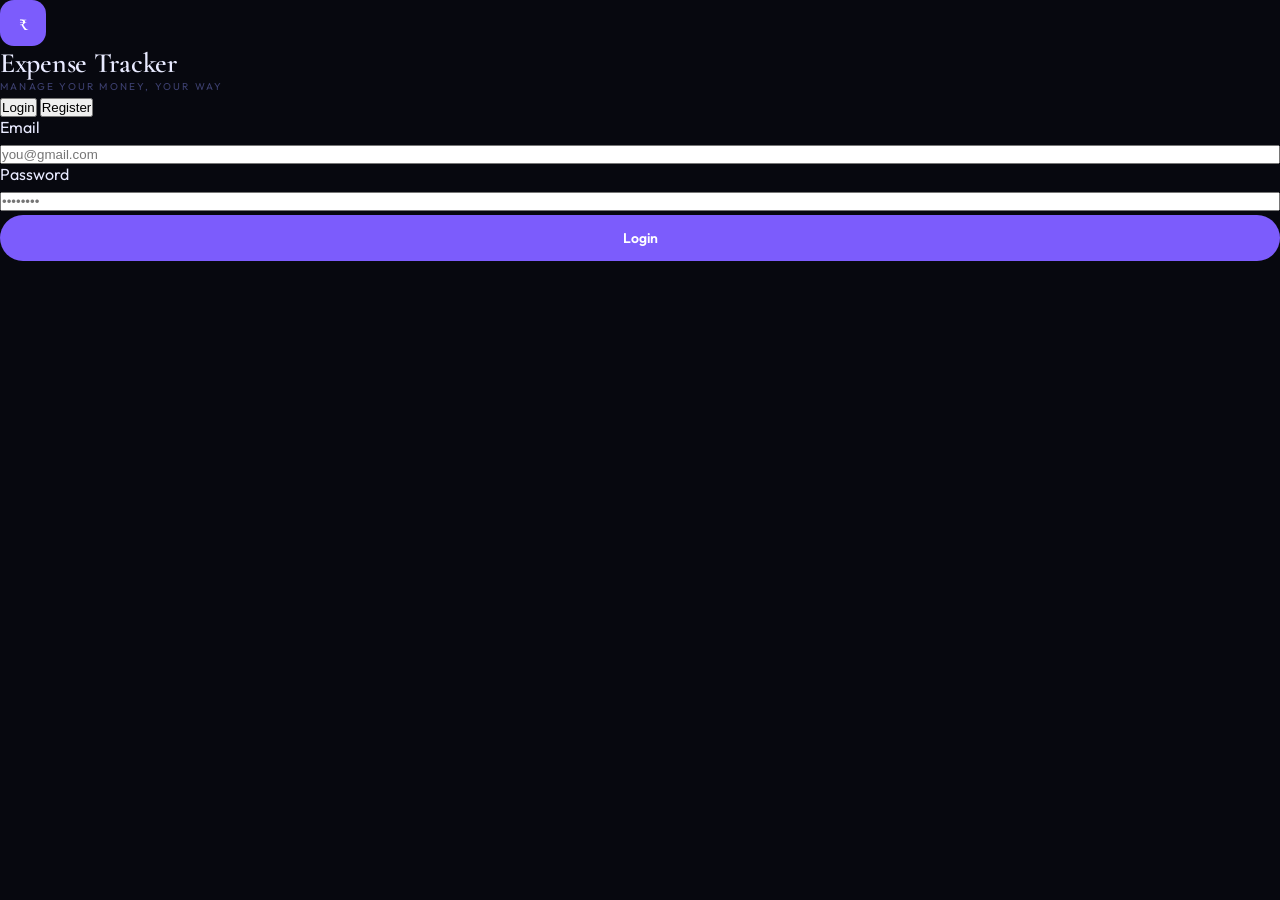
==== frontend/auth.html @ e17f2a2e "Added spring securtiy and jwt authentication" ====
<!DOCTYPE html>
<html lang="en">
<head>
    <meta charset="UTF-8">
    <meta name="viewport" content="width=device-width, initial-scale=1.0">
    <title>Login | Expense Tracker</title>
    <link rel="stylesheet" href="style.css">
</head>
<body>

    <div class="auth-wrapper">
        <div class="auth-box">

            <div class="auth-header">
                <span class="logo">₹</span>
                <h1>Expense Tracker</h1>
                <p class="header-sub">Manage your money, your way</p>
            </div>

            <!-- Tabs -->
            <div class="auth-tabs">
                <button class="tab-btn active" id="loginTab" onclick="switchTab('login')">Login</button>
                <button class="tab-btn" id="registerTab" onclick="switchTab('register')">Register</button>
            </div>

            <!-- Login Form -->
            <form id="loginForm">
                <div class="field">
                    <label>Email</label>
                    <input type="email" id="loginEmail" placeholder="you@gmail.com" required />
                </div>
                <div class="field">
                    <label>Password</label>
                    <input type="password" id="loginPassword" placeholder="••••••••" required />
                </div>
                <button type="submit" class="submit-btn">Login</button>
                <p id="loginMsg" class="msg"></p>
            </form>

            <!-- Register Form -->
            <form id="registerForm" style="display:none;">
                <div class="field">
                    <label>Name</label>
                    <input type="text" id="registerName" placeholder="Kishore" required />
                </div>
                <div class="field">
                    <label>Email</label>
                    <input type="email" id="registerEmail" placeholder="you@gmail.com" required />
                </div>
                <div class="field">
                    <label>Password</label>
                    <input type="password" id="registerPassword" placeholder="••••••••" required />
                </div>
                <button type="submit" class="submit-btn">Register</button>
                <p id="registerMsg" class="msg"></p>
            </form>

        </div>
    </div>

    <script src="auth.js"></script>
</body>
</html>
---- frontend/style.css ----
@import url('https://fonts.googleapis.com/css2?family=Outfit:wght@300;400;500;600;700&family=Cormorant+Garamond:ital,wght@0,400;0,600;1,400;1,600&display=swap');

*, *::before, *::after { box-sizing: border-box; margin: 0; padding: 0; }

:root {
    --bg:           #07080f;
    --card:         #0e1020;
    --card2:        #131528;
    --border:       #1c1f35;
    --border-strong:#272b48;
    --purple:       #7c5cfc;
    --purple-soft:  #a78bfa;
    --text:         #e8eaff;
    --text-mid:     #8b90c0;
    --text-dim:     #3d4070;
    --danger:       #ff6b9d;
}

body {
    background: var(--bg);
    font-family: 'Outfit', sans-serif;
    color: var(--text);
    min-height: 100vh;
}

/* ── Header ── */
header {
    position: sticky;
    top: 0;
    z-index: 50;
    background: rgba(7, 8, 15, 0.9);
    backdrop-filter: blur(20px);
    -webkit-backdrop-filter: blur(20px);
    border-bottom: 1px solid var(--border);
    padding: 16px 20px;
}

.header-inner {
    max-width: 720px;
    margin: 0 auto;
    display: flex;
    align-items: center;
    justify-content: space-between;
}

.header-left { display: flex; align-items: center; gap: 16px; }

.logo {
    width: 46px;
    height: 46px;
    background: var(--purple);
    border-radius: 14px;
    display: flex;
    align-items: center;
    justify-content: center;
    font-family: 'Cormorant Garamond', serif;
    font-size: 22px;
    font-weight: 600;
    color: #fff;
    flex-shrink: 0;
}

.header-sub {
    font-size: 10px;
    letter-spacing: 0.22em;
    text-transform: uppercase;
    color: var(--text-dim);
    margin-bottom: 3px;
}

h1 {
    font-family: 'Cormorant Garamond', serif;
    font-size: 28px;
    font-weight: 600;
    color: var(--text);
    letter-spacing: -0.01em;
}

/* ── Add button ── */
#openModal {
    display: flex;
    align-items: center;
    gap: 8px;
    background: var(--purple);
    border: none;
    border-radius: 999px;
    color: #fff;
    font-family: 'Outfit', sans-serif;
    font-size: 13px;
    font-weight: 600;
    padding: 11px 22px;
    cursor: pointer;
    transition: opacity 0.2s, transform 0.15s;
}

#openModal:hover { opacity: 0.88; transform: translateY(-1px); }
#openModal:active { transform: scale(0.97); }
.btn-icon { font-size: 17px; line-height: 1; }

/* ── Main ── */
main {
    max-width: 720px;
    margin: 0 auto;
    padding: 36px 20px 80px;
}

/* ── Total card ── */
#totalExpense {
    display: flex;
    justify-content: space-between;
    align-items: center;
    padding: 28px 32px;
    background: var(--card);
    border: 1px solid var(--border-strong);
    border-radius: 22px;
    margin-bottom: 14px;
}

.total-left { display: flex; flex-direction: column; gap: 8px; }

.total-label {
    font-size: 10px;
    font-weight: 500;
    letter-spacing: 0.24em;
    text-transform: uppercase;
    color: var(--text-dim);
}

.total-amount {
    font-family: 'Cormorant Garamond', serif;
    font-size: 56px;
    font-weight: 600;
    color: var(--text);
    letter-spacing: -0.02em;
    line-height: 1;
}

.total-icon {
    width: 54px;
    height: 54px;
    background: var(--card2);
    border: 1px solid var(--border-strong);
    border-radius: 16px;
    display: flex;
    align-items: center;
    justify-content: center;
    font-size: 22px;
    color: var(--text-mid);
}

/* ── Month Nav ── */
#monthNav {
    display: flex;
    align-items: center;
    justify-content: space-between;
    padding: 14px 22px;
    background: var(--card);
    border: 1px solid var(--border);
    border-radius: 18px;
    margin-bottom: 22px;
}

#monthLabel {
    font-family: 'Cormorant Garamond', serif;
    font-size: 20px;
    font-weight: 400;
    color: var(--text);
    letter-spacing: -0.01em;
}

.month-nav-btns { display: flex; gap: 8px; }

#prevMonth, #nextMonth {
    width: 36px;
    height: 36px;
    background: var(--card2);
    border: 1px solid var(--border-strong);
    border-radius: 10px;
    color: var(--text-mid);
    font-size: 15px;
    cursor: pointer;
    display: flex;
    align-items: center;
    justify-content: center;
    transition: background 0.15s, color 0.15s, transform 0.15s;
}

#prevMonth:hover, #nextMonth:hover {
    background: var(--purple);
    border-color: var(--purple);
    color: #fff;
    transform: translateY(-1px);
}

/* ── Container ── */
#expenseContainer {
    display: flex;
    flex-direction: column;
    gap: 12px;
}

/* ── Date card ── */
.dateDiv {
    background: var(--card);
    border: 1px solid var(--border);
    border-radius: 20px;
    overflow: hidden;
    transition: border-color 0.2s, transform 0.2s;
}

.dateDiv:hover {
    border-color: var(--border-strong);
    transform: translateY(-2px);
}

.date-header {
    display: flex;
    justify-content: space-between;
    align-items: center;
    padding: 12px 22px;
    background: var(--card2);
    border-bottom: 1px solid var(--border);
}

.dateDiv h3 {
    font-family: 'Cormorant Garamond', serif;
    font-size: 15px;
    font-weight: 400;
    color: var(--text-mid);
    margin: 0;
}

.date-total {
    font-family: 'Cormorant Garamond', serif;
    font-size: 17px;
    font-weight: 600;
    color: var(--danger);
}

.dateDiv ul { list-style: none; display: flex; flex-direction: column; }

.dateDiv ul li {
    position: relative;
    display: flex;
    justify-content: space-between;
    align-items: center;
    font-size: 14px;
    font-weight: 400;
    padding: 15px 22px;
    color: var(--text-mid);
    border-bottom: 1px solid var(--border);
    transition: background 0.15s, color 0.15s, padding-left 0.2s;
    cursor: pointer;
    overflow: hidden;
}

.dateDiv ul li::before {
    content: '';
    position: absolute;
    left: 0; top: 0;
    width: 3px; height: 100%;
    background: var(--purple);
    opacity: 0;
    transition: opacity 0.2s;
}

.dateDiv ul li:last-child { border-bottom: none; }

.dateDiv ul li:hover {
    background: var(--card2);
    color: var(--text);
    padding-left: 26px;
}

.dateDiv ul li:hover::before { opacity: 1; }

.li-amount {
    font-family: 'Cormorant Garamond', serif;
    font-size: 17px;
    font-weight: 600;
    color: var(--danger);
    flex-shrink: 0;
    margin-left: 16px;
}

/* ── Overlay ── */
.overlay {
    display: none;
    position: fixed;
    inset: 0;
    background: rgba(4, 5, 10, 0.88);
    backdrop-filter: blur(12px);
    -webkit-backdrop-filter: blur(12px);
    z-index: 100;
    align-items: center;
    justify-content: center;
    padding: 20px;
}

.overlay.show { display: flex; }

/* ── Modal box ── */
.modal-box {
    background: var(--card);
    border: 1px solid var(--border-strong);
    border-radius: 26px;
    padding: 32px;
    width: 100%;
    max-width: 440px;
    display: flex;
    flex-direction: column;
    gap: 22px;
    animation: modalPop 0.25s ease;
}

@keyframes modalPop {
    from { opacity: 0; transform: scale(0.94) translateY(16px); }
    to   { opacity: 1; transform: scale(1) translateY(0); }
}

.modal-header {
    display: flex;
    align-items: center;
    justify-content: space-between;
}

.modal-title-group { display: flex; align-items: center; gap: 14px; }

.modal-icon {
    width: 42px;
    height: 42px;
    background: var(--purple);
    border-radius: 13px;
    display: flex;
    align-items: center;
    justify-content: center;
    font-size: 18px;
    color: #fff;
}

.modal-box h2 {
    font-family: 'Cormorant Garamond', serif;
    font-size: 24px;
    font-weight: 600;
    color: var(--text);
}

/* ── Close button ── */
.close-btn {
    width: 38px;
    height: 38px;
    background: var(--card2);
    border: 1px solid var(--border-strong);
    border-radius: 12px;
    color: var(--text-mid);
    font-size: 14px;
    cursor: pointer;
    display: flex;
    align-items: center;
    justify-content: center;
    transition: all 0.2s;
    flex-shrink: 0;
}

.close-btn:hover {
    background: var(--border-strong);
    color: var(--text);
    transform: rotate(90deg);
}

/* ── Form ── */
#expenseForm { display: flex; flex-direction: column; gap: 16px; }

.field { display: flex; flex-direction: column; gap: 8px; }

.modal-box label {
    font-size: 10px;
    font-weight: 500;
    letter-spacing: 0.2em;
    text-transform: uppercase;
    color: var(--text-dim);
}

.modal-box input {
    width: 100%;
    background: var(--card2);
    border: 1px solid var(--border);
    border-radius: 14px;
    color: var(--text);
    font-family: 'Outfit', sans-serif;
    font-size: 15px;
    font-weight: 300;
    padding: 14px 18px;
    outline: none;
    transition: border-color 0.2s, box-shadow 0.2s;
}

.modal-box input::placeholder { color: var(--text-dim); }

.modal-box input:focus {
    border-color: var(--purple);
    box-shadow: 0 0 0 3px rgba(124, 92, 252, 0.15);
}

.modal-box input[type="date"]::-webkit-calendar-picker-indicator {
    filter: invert(0.5) sepia(1) hue-rotate(220deg);
    cursor: pointer;
}

/* ── Submit button ── */
.submit-btn {
    width: 100%;
    padding: 14px;
    background: var(--purple);
    border: none;
    border-radius: 999px;
    color: #fff;
    font-family: 'Outfit', sans-serif;
    font-size: 14px;
    font-weight: 600;
    cursor: pointer;
    margin-top: 4px;
    transition: opacity 0.2s, transform 0.15s;
}

.submit-btn:hover { opacity: 0.88; transform: translateY(-1px); }
.submit-btn:active { transform: scale(0.98); }

/* ── Status msg ── */
#msg {
    font-size: 13px;
    text-align: center;
    min-height: 18px;
    color: var(--text-dim);
    font-style: italic;
}

#msg.success { color: var(--purple-soft); }
#msg.error   { color: var(--danger); }

/* ── Detail id ── */
#detail-id { display: none; }

/* ── Edit / Delete ── */
#editExpense {
    flex: 1; padding: 13px;
    background: var(--purple);
    border: none; border-radius: 999px;
    color: #fff; font-family: 'Outfit', sans-serif;
    font-size: 13px; font-weight: 600;
    cursor: pointer; transition: opacity 0.2s;
}
#editExpense:hover { opacity: 0.85; }

#deleteExpense {
    flex: 1; padding: 13px;
    background: transparent;
    border: 1px solid rgba(255, 107, 157, 0.4);
    border-radius: 999px;
    color: var(--danger); font-family: 'Outfit', sans-serif;
    font-size: 13px; font-weight: 600;
    cursor: pointer; transition: background 0.2s;
}
#deleteExpense:hover { background: rgba(255, 107, 157, 0.08); }

/* ── Confirm delete ── */
#cancelDelete {
    flex: 1; padding: 13px;
    background: transparent;
    border: 1px solid var(--border-strong);
    border-radius: 999px;
    color: var(--text-mid); font-family: 'Outfit', sans-serif;
    font-size: 13px; font-weight: 500;
    cursor: pointer; transition: background 0.2s;
}
#cancelDelete:hover { background: var(--card2); }

#confirmDelete {
    flex: 1; padding: 13px;
    background: var(--danger);
    border: none; border-radius: 999px;
    color: #fff; font-family: 'Outfit', sans-serif;
    font-size: 13px; font-weight: 600;
    cursor: pointer; transition: opacity 0.2s;
}
#confirmDelete:hover { opacity: 0.85; }

/* ── Mobile ── */
@media (max-width: 520px) {
    header { padding: 14px 14px; }
    main { padding: 24px 14px 72px; }
    h1 { font-size: 22px; }
    .total-amount { font-size: 40px; }
    .modal-box { padding: 24px 18px; }
    #ope
    
    /* Auth page */
.auth-wrapper {
    min-height: 100vh;
    display: flex;
    align-items: center;
    justify-content: center;
    padding: 24px;
}

.auth-box {
    background: var(--card);
    border-radius: 20px;
    padding: 40px 32px;
    width: 100%;
    max-width: 420px;
    box-shadow: 0 8px 32px rgba(0,0,0,0.2);
}

.auth-header {
    text-align: center;
    margin-bottom: 28px;
}

.auth-header .logo {
    font-size: 40px;
}

.auth-tabs {
    display: flex;
    gap: 8px;
    margin-bottom: 24px;
    background: var(--bg);
    border-radius: 12px;
    padding: 4px;
}

.tab-btn {
    flex: 1;
    padding: 10px;
    border: none;
    border-radius: 10px;
    background: transparent;
    color: var(--text-mid);
    font-size: 14px;
    cursor: pointer;
    transition: all 0.2s;
}

.tab-btn.active {
    background: var(--card);
    color: var(--text);
    font-weight: 600;
    box-shadow: 0 2px 8px rgba(0,0,0,0.15);
}

.msg {
    margin-top: 10px;
    font-size: 13px;
    text-align: center;
}nModal span:last-child { display: none; }
}
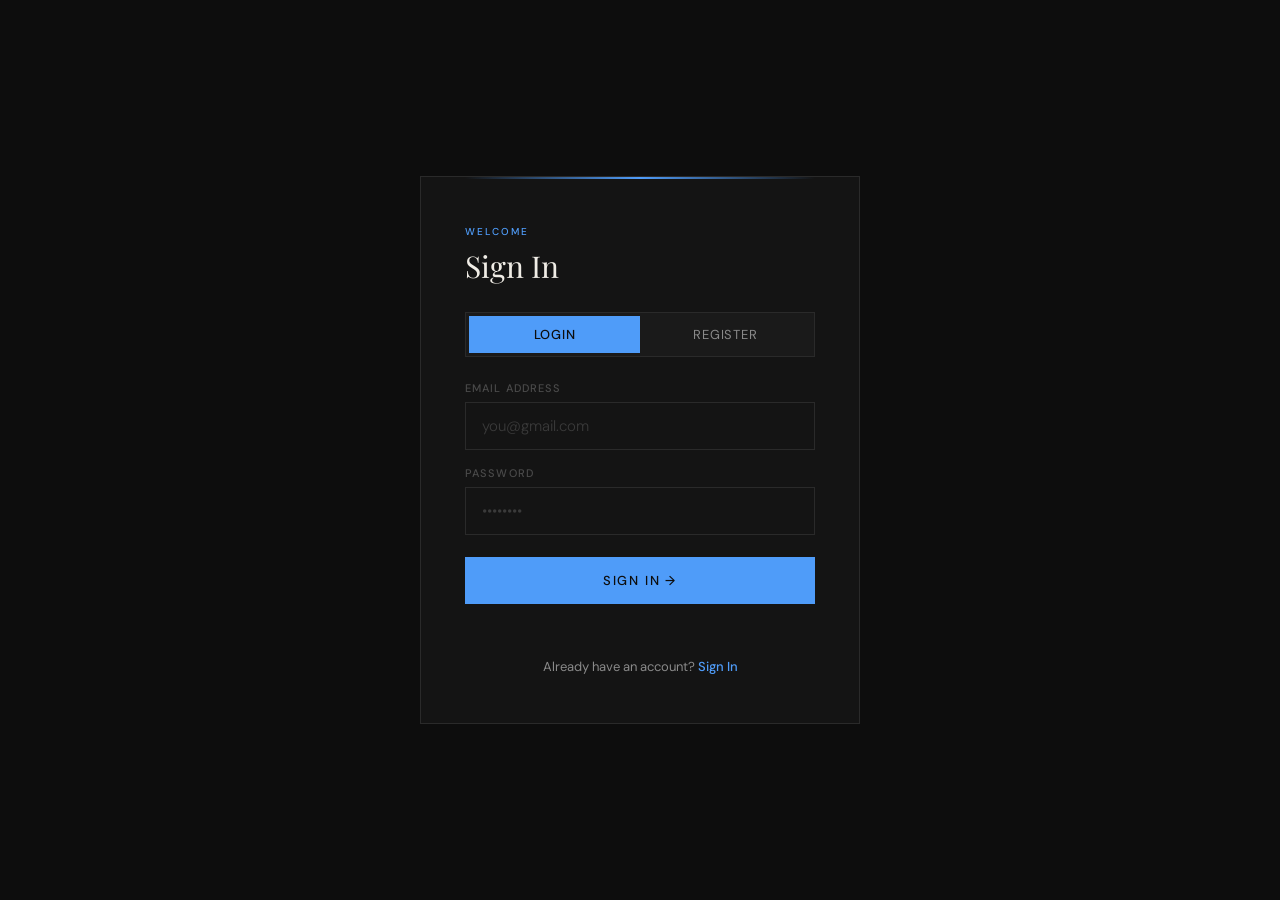
==== commit 1222ce17: "update UI" ====
--- a/frontend/auth.html
+++ b/frontend/auth.html
@@ -3,7 +3,7 @@
 <head>
     <meta charset="UTF-8">
     <meta name="viewport" content="width=device-width, initial-scale=1.0">
-    <title>Login | Expense Tracker</title>
+    <title>Sign In | Expense Tracker</title>
     <link rel="stylesheet" href="style.css">
 </head>
 <body>
@@ -12,9 +12,8 @@
         <div class="auth-box">
 
             <div class="auth-header">
-                <span class="logo">₹</span>
-                <h1>Expense Tracker</h1>
-                <p class="header-sub">Manage your money, your way</p>
+                <p class="auth-welcome">Welcome</p>
+                <h2 id="authTitle">Sign In</h2>
             </div>
 
             <!-- Tabs -->
@@ -24,36 +23,45 @@
             </div>
 
             <!-- Login Form -->
-            <form id="loginForm">
-                <div class="field">
-                    <label>Email</label>
+            <form class="auth-form" id="loginForm">
+                <div class="auth-field">
+                    <label>Email Address</label>
                     <input type="email" id="loginEmail" placeholder="you@gmail.com" required />
                 </div>
-                <div class="field">
+                <div class="auth-field">
                     <label>Password</label>
                     <input type="password" id="loginPassword" placeholder="••••••••" required />
                 </div>
-                <button type="submit" class="submit-btn">Login</button>
-                <p id="loginMsg" class="msg"></p>
+                <button type="submit" class="auth-btn">Sign In →</button>
+                <p id="loginMsg" class="auth-msg"></p>
             </form>
 
             <!-- Register Form -->
-            <form id="registerForm" style="display:none;">
-                <div class="field">
-                    <label>Name</label>
+            <form class="auth-form" id="registerForm" style="display:none;">
+                <div class="auth-field">
+                    <label>Full Name</label>
                     <input type="text" id="registerName" placeholder="Kishore" required />
                 </div>
-                <div class="field">
-                    <label>Email</label>
+                <div class="auth-field">
+                    <label>Email Address</label>
                     <input type="email" id="registerEmail" placeholder="you@gmail.com" required />
                 </div>
-                <div class="field">
+                <div class="auth-field">
                     <label>Password</label>
                     <input type="password" id="registerPassword" placeholder="••••••••" required />
                 </div>
-                <button type="submit" class="submit-btn">Register</button>
-                <p id="registerMsg" class="msg"></p>
+                <div class="auth-field">
+                    <label>Re-enter Password</label>
+                    <input type="password" id="registerPassword2" placeholder="••••••••" required />
+                </div>
+                <button type="submit" class="auth-btn">Register →</button>
+                <p id="registerMsg" class="auth-msg"></p>
             </form>
+
+            <!-- Switch link -->
+            <p class="auth-switch" id="authSwitch">
+                Already have an account? <a onclick="switchTab('login')">Sign In</a>
+            </p>
 
         </div>
     </div>
--- a/frontend/style.css
+++ b/frontend/style.css
@@ -1,34 +1,228 @@
-@import url('https://fonts.googleapis.com/css2?family=Outfit:wght@300;400;500;600;700&family=Cormorant+Garamond:ital,wght@0,400;0,600;1,400;1,600&display=swap');
+@import url('https://fonts.googleapis.com/css2?family=Playfair+Display:wght@400;700&family=DM+Sans:wght@300;400;500&display=swap');
 
 *, *::before, *::after { box-sizing: border-box; margin: 0; padding: 0; }
 
 :root {
-    --bg:           #07080f;
-    --card:         #0e1020;
-    --card2:        #131528;
-    --border:       #1c1f35;
-    --border-strong:#272b48;
-    --purple:       #7c5cfc;
-    --purple-soft:  #a78bfa;
-    --text:         #e8eaff;
-    --text-mid:     #8b90c0;
-    --text-dim:     #3d4070;
-    --danger:       #ff6b9d;
+    --bg:           #0d0d0d;
+    --card:         #141414;
+    --card2:        #1a1a1a;
+    --border:       #2a2a2a;
+    --border-strong:#3a3a3a;
+    --accent:       #4f9cf9;
+    --accent-dim:   rgba(79, 156, 249, 0.10);
+    --text:         #f0ede6;
+    --text-mid:     #8a8a8a;
+    --text-dim:     #4a4a4a;
+    --danger:       #e05c5c;
+    --success:      #5cb85c;
 }
 
 body {
     background: var(--bg);
-    font-family: 'Outfit', sans-serif;
+    font-family: 'DM Sans', sans-serif;
     color: var(--text);
     min-height: 100vh;
 }
 
-/* ── Header ── */
+/* ══════════════════════════════
+   AUTH PAGE
+══════════════════════════════ */
+.auth-wrapper {
+    min-height: 100vh;
+    display: flex;
+    align-items: center;
+    justify-content: center;
+    padding: 24px;
+    background: var(--bg);
+}
+
+.auth-box {
+    background: var(--card);
+    border: 1px solid var(--border);
+    padding: clamp(28px, 6vw, 48px) clamp(20px, 6vw, 44px);
+    width: 100%;
+    max-width: 440px;
+    position: relative;
+    animation: rise 0.6s cubic-bezier(.22, .68, 0, 1.2) both;
+}
+
+.auth-box::before {
+    content: '';
+    position: absolute;
+    top: 0;
+    left: clamp(20px, 6vw, 44px);
+    right: clamp(20px, 6vw, 44px);
+    height: 2px;
+    background: linear-gradient(90deg, transparent, var(--accent), transparent);
+}
+
+@keyframes rise {
+    from { opacity: 0; transform: translateY(24px); }
+    to   { opacity: 1; transform: translateY(0); }
+}
+
+.auth-header {
+    margin-bottom: 28px;
+}
+
+.auth-welcome {
+    font-size: 10px;
+    font-weight: 500;
+    letter-spacing: 0.22em;
+    text-transform: uppercase;
+    color: var(--accent);
+    margin-bottom: 10px;
+}
+
+.auth-header h2 {
+    font-family: 'Playfair Display', serif;
+    font-size: clamp(22px, 5vw, 30px);
+    font-weight: 400;
+    color: var(--text);
+    line-height: 1.2;
+}
+
+/* ── Tabs ── */
+.auth-tabs {
+    display: flex;
+    gap: 0;
+    margin-bottom: 24px;
+    background: var(--card2);
+    border: 1px solid var(--border);
+    padding: 3px;
+}
+
+.tab-btn {
+    flex: 1;
+    padding: 10px;
+    border: none;
+    background: transparent;
+    color: var(--text-mid);
+    font-family: 'DM Sans', sans-serif;
+    font-size: 13px;
+    font-weight: 400;
+    letter-spacing: 0.06em;
+    text-transform: uppercase;
+    cursor: pointer;
+    transition: all 0.2s;
+}
+
+.tab-btn.active {
+    background: var(--accent);
+    color: #0d0d0d;
+    font-weight: 500;
+}
+
+/* ── Auth form fields ── */
+.auth-form {
+    display: flex;
+    flex-direction: column;
+    gap: 16px;
+}
+
+.auth-field {
+    display: flex;
+    flex-direction: column;
+    gap: 7px;
+}
+
+.auth-field label {
+    font-size: 11px;
+    font-weight: 500;
+    letter-spacing: 0.1em;
+    text-transform: uppercase;
+    color: var(--text-dim);
+    transition: color 0.2s;
+}
+
+.auth-field:focus-within label {
+    color: var(--accent);
+}
+
+.auth-field input {
+    width: 100%;
+    background: transparent;
+    border: 1px solid var(--border);
+    color: var(--text);
+    font-family: 'DM Sans', sans-serif;
+    font-size: clamp(14px, 3vw, 15px);
+    font-weight: 300;
+    padding: clamp(10px, 2.5vw, 13px) 16px;
+    outline: none;
+    transition: border-color 0.25s, background 0.25s, box-shadow 0.25s;
+}
+
+.auth-field input::placeholder { color: #3a3a3a; }
+
+.auth-field input:focus {
+    border-color: var(--accent);
+    background: var(--accent-dim);
+    box-shadow: 0 0 0 3px rgba(79, 156, 249, 0.07);
+}
+
+/* ── Auth submit button ── */
+.auth-btn {
+    width: 100%;
+    padding: clamp(12px, 3vw, 15px);
+    background: var(--accent);
+    border: none;
+    color: #0d0d0d;
+    font-family: 'DM Sans', sans-serif;
+    font-size: 13px;
+    font-weight: 500;
+    letter-spacing: 0.14em;
+    text-transform: uppercase;
+    cursor: pointer;
+    margin-top: 6px;
+    transition: background 0.2s, transform 0.15s;
+    display: flex;
+    align-items: center;
+    justify-content: center;
+    gap: 8px;
+}
+
+.auth-btn:hover { background: #6aabfa; transform: translateY(-1px); }
+.auth-btn:active { transform: translateY(0); }
+
+/* ── Auth switch link ── */
+.auth-switch {
+    text-align: center;
+    margin-top: 20px;
+    font-size: 13px;
+    color: var(--text-mid);
+}
+
+.auth-switch a {
+    color: var(--accent);
+    text-decoration: none;
+    font-weight: 500;
+    cursor: pointer;
+    transition: opacity 0.2s;
+}
+
+.auth-switch a:hover { opacity: 0.75; }
+
+/* ── Auth message ── */
+.auth-msg {
+    font-size: 13px;
+    text-align: center;
+    min-height: 18px;
+    font-style: italic;
+    color: var(--text-dim);
+}
+
+.auth-msg.success { color: var(--success); }
+.auth-msg.error   { color: var(--danger); }
+
+
+/* ══════════════════════════════
+   DASHBOARD / HEADER
+══════════════════════════════ */
 header {
     position: sticky;
     top: 0;
     z-index: 50;
-    background: rgba(7, 8, 15, 0.9);
+    background: rgba(13, 13, 13, 0.92);
     backdrop-filter: blur(20px);
     -webkit-backdrop-filter: blur(20px);
     border-bottom: 1px solid var(--border);
@@ -41,6 +235,7 @@
     display: flex;
     align-items: center;
     justify-content: space-between;
+    gap: 12px;
 }
 
 .header-left { display: flex; align-items: center; gap: 16px; }
@@ -48,15 +243,14 @@
 .logo {
     width: 46px;
     height: 46px;
-    background: var(--purple);
-    border-radius: 14px;
+    background: var(--accent);
     display: flex;
     align-items: center;
     justify-content: center;
-    font-family: 'Cormorant Garamond', serif;
-    font-size: 22px;
-    font-weight: 600;
-    color: #fff;
+    font-family: 'Playfair Display', serif;
+    font-size: 20px;
+    font-weight: 700;
+    color: #0d0d0d;
     flex-shrink: 0;
 }
 
@@ -69,11 +263,16 @@
 }
 
 h1 {
-    font-family: 'Cormorant Garamond', serif;
-    font-size: 28px;
-    font-weight: 600;
-    color: var(--text);
-    letter-spacing: -0.01em;
+    font-family: 'Playfair Display', serif;
+    font-size: clamp(22px, 5vw, 30px);
+    font-weight: 400;
+    color: var(--text);
+}
+
+.header-actions {
+    display: flex;
+    align-items: center;
+    gap: 10px;
 }
 
 /* ── Add button ── */
@@ -81,23 +280,49 @@
     display: flex;
     align-items: center;
     gap: 8px;
-    background: var(--purple);
+    background: var(--accent);
     border: none;
-    border-radius: 999px;
-    color: #fff;
-    font-family: 'Outfit', sans-serif;
-    font-size: 13px;
-    font-weight: 600;
+    color: #0d0d0d;
+    font-family: 'DM Sans', sans-serif;
+    font-size: 12px;
+    font-weight: 500;
+    letter-spacing: 0.12em;
+    text-transform: uppercase;
     padding: 11px 22px;
     cursor: pointer;
-    transition: opacity 0.2s, transform 0.15s;
-}
-
-#openModal:hover { opacity: 0.88; transform: translateY(-1px); }
-#openModal:active { transform: scale(0.97); }
+    transition: background 0.2s, transform 0.15s;
+}
+
+#openModal:hover { background: #6aabfa; transform: translateY(-1px); }
+#openModal:active { transform: translateY(0); }
 .btn-icon { font-size: 17px; line-height: 1; }
 
-/* ── Main ── */
+/* ── Logout button ── */
+#logoutBtn {
+    display: flex;
+    align-items: center;
+    gap: 6px;
+    background: transparent;
+    border: 1px solid var(--border-strong);
+    color: var(--text-mid);
+    font-family: 'DM Sans', sans-serif;
+    font-size: 12px;
+    font-weight: 500;
+    letter-spacing: 0.1em;
+    text-transform: uppercase;
+    padding: 10px 18px;
+    cursor: pointer;
+    transition: all 0.2s;
+}
+
+#logoutBtn:hover {
+    border-color: var(--danger);
+    color: var(--danger);
+}
+
+/* ══════════════════════════════
+   MAIN
+══════════════════════════════ */
 main {
     max-width: 720px;
     margin: 0 auto;
@@ -111,12 +336,20 @@
     align-items: center;
     padding: 28px 32px;
     background: var(--card);
-    border: 1px solid var(--border-strong);
-    border-radius: 22px;
+    border: 1px solid var(--border);
     margin-bottom: 14px;
-}
-
-.total-left { display: flex; flex-direction: column; gap: 8px; }
+    position: relative;
+}
+
+#totalExpense::before {
+    content: '';
+    position: absolute;
+    top: 0;
+    left: 32px;
+    right: 32px;
+    height: 2px;
+    background: linear-gradient(90deg, transparent, var(--accent), transparent);
+}
 
 .total-label {
     font-size: 10px;
@@ -124,12 +357,14 @@
     letter-spacing: 0.24em;
     text-transform: uppercase;
     color: var(--text-dim);
+    display: block;
+    margin-bottom: 8px;
 }
 
 .total-amount {
-    font-family: 'Cormorant Garamond', serif;
-    font-size: 56px;
-    font-weight: 600;
+    font-family: 'Playfair Display', serif;
+    font-size: clamp(36px, 8vw, 56px);
+    font-weight: 400;
     color: var(--text);
     letter-spacing: -0.02em;
     line-height: 1;
@@ -140,7 +375,6 @@
     height: 54px;
     background: var(--card2);
     border: 1px solid var(--border-strong);
-    border-radius: 16px;
     display: flex;
     align-items: center;
     justify-content: center;
@@ -156,26 +390,21 @@
     padding: 14px 22px;
     background: var(--card);
     border: 1px solid var(--border);
-    border-radius: 18px;
     margin-bottom: 22px;
 }
 
 #monthLabel {
-    font-family: 'Cormorant Garamond', serif;
+    font-family: 'Playfair Display', serif;
     font-size: 20px;
     font-weight: 400;
     color: var(--text);
-    letter-spacing: -0.01em;
-}
-
-.month-nav-btns { display: flex; gap: 8px; }
+}
 
 #prevMonth, #nextMonth {
     width: 36px;
     height: 36px;
     background: var(--card2);
     border: 1px solid var(--border-strong);
-    border-radius: 10px;
     color: var(--text-mid);
     font-size: 15px;
     cursor: pointer;
@@ -186,13 +415,13 @@
 }
 
 #prevMonth:hover, #nextMonth:hover {
-    background: var(--purple);
-    border-color: var(--purple);
-    color: #fff;
+    background: var(--accent);
+    border-color: var(--accent);
+    color: #0d0d0d;
     transform: translateY(-1px);
 }
 
-/* ── Container ── */
+/* ── Expense container ── */
 #expenseContainer {
     display: flex;
     flex-direction: column;
@@ -203,7 +432,6 @@
 .dateDiv {
     background: var(--card);
     border: 1px solid var(--border);
-    border-radius: 20px;
     overflow: hidden;
     transition: border-color 0.2s, transform 0.2s;
 }
@@ -217,23 +445,25 @@
     display: flex;
     justify-content: space-between;
     align-items: center;
-    padding: 12px 22px;
+    padding: 11px 22px;
     background: var(--card2);
     border-bottom: 1px solid var(--border);
 }
 
 .dateDiv h3 {
-    font-family: 'Cormorant Garamond', serif;
-    font-size: 15px;
-    font-weight: 400;
+    font-family: 'DM Sans', sans-serif;
+    font-size: 11px;
+    font-weight: 500;
+    letter-spacing: 0.12em;
+    text-transform: uppercase;
     color: var(--text-mid);
     margin: 0;
 }
 
 .date-total {
-    font-family: 'Cormorant Garamond', serif;
+    font-family: 'Playfair Display', serif;
     font-size: 17px;
-    font-weight: 600;
+    font-weight: 400;
     color: var(--danger);
 }
 
@@ -245,8 +475,8 @@
     justify-content: space-between;
     align-items: center;
     font-size: 14px;
-    font-weight: 400;
-    padding: 15px 22px;
+    font-weight: 300;
+    padding: 14px 22px;
     color: var(--text-mid);
     border-bottom: 1px solid var(--border);
     transition: background 0.15s, color 0.15s, padding-left 0.2s;
@@ -258,8 +488,8 @@
     content: '';
     position: absolute;
     left: 0; top: 0;
-    width: 3px; height: 100%;
-    background: var(--purple);
+    width: 2px; height: 100%;
+    background: var(--accent);
     opacity: 0;
     transition: opacity 0.2s;
 }
@@ -275,20 +505,22 @@
 .dateDiv ul li:hover::before { opacity: 1; }
 
 .li-amount {
-    font-family: 'Cormorant Garamond', serif;
+    font-family: 'Playfair Display', serif;
     font-size: 17px;
-    font-weight: 600;
+    font-weight: 400;
     color: var(--danger);
     flex-shrink: 0;
     margin-left: 16px;
 }
 
-/* ── Overlay ── */
+/* ══════════════════════════════
+   OVERLAY & MODAL
+══════════════════════════════ */
 .overlay {
     display: none;
     position: fixed;
     inset: 0;
-    background: rgba(4, 5, 10, 0.88);
+    background: rgba(4, 4, 4, 0.88);
     backdrop-filter: blur(12px);
     -webkit-backdrop-filter: blur(12px);
     z-index: 100;
@@ -299,22 +531,31 @@
 
 .overlay.show { display: flex; }
 
-/* ── Modal box ── */
 .modal-box {
     background: var(--card);
     border: 1px solid var(--border-strong);
-    border-radius: 26px;
     padding: 32px;
     width: 100%;
     max-width: 440px;
     display: flex;
     flex-direction: column;
     gap: 22px;
+    position: relative;
     animation: modalPop 0.25s ease;
 }
 
+.modal-box::before {
+    content: '';
+    position: absolute;
+    top: 0;
+    left: 32px;
+    right: 32px;
+    height: 2px;
+    background: linear-gradient(90deg, transparent, var(--accent), transparent);
+}
+
 @keyframes modalPop {
-    from { opacity: 0; transform: scale(0.94) translateY(16px); }
+    from { opacity: 0; transform: scale(0.96) translateY(16px); }
     to   { opacity: 1; transform: scale(1) translateY(0); }
 }
 
@@ -329,29 +570,27 @@
 .modal-icon {
     width: 42px;
     height: 42px;
-    background: var(--purple);
-    border-radius: 13px;
+    background: var(--accent-dim);
+    border: 1px solid var(--border);
     display: flex;
     align-items: center;
     justify-content: center;
     font-size: 18px;
-    color: #fff;
+    color: var(--accent);
 }
 
 .modal-box h2 {
-    font-family: 'Cormorant Garamond', serif;
-    font-size: 24px;
-    font-weight: 600;
-    color: var(--text);
-}
-
-/* ── Close button ── */
+    font-family: 'Playfair Display', serif;
+    font-size: 22px;
+    font-weight: 400;
+    color: var(--text);
+}
+
 .close-btn {
-    width: 38px;
-    height: 38px;
-    background: var(--card2);
+    width: 36px;
+    height: 36px;
+    background: transparent;
     border: 1px solid var(--border-strong);
-    border-radius: 12px;
     color: var(--text-mid);
     font-size: 14px;
     cursor: pointer;
@@ -363,68 +602,71 @@
 }
 
 .close-btn:hover {
-    background: var(--border-strong);
-    color: var(--text);
-    transform: rotate(90deg);
+    border-color: var(--accent);
+    color: var(--accent);
 }
 
 /* ── Form ── */
 #expenseForm { display: flex; flex-direction: column; gap: 16px; }
 
-.field { display: flex; flex-direction: column; gap: 8px; }
+.field { display: flex; flex-direction: column; gap: 7px; }
 
 .modal-box label {
-    font-size: 10px;
-    font-weight: 500;
-    letter-spacing: 0.2em;
+    font-size: 11px;
+    font-weight: 500;
+    letter-spacing: 0.1em;
     text-transform: uppercase;
     color: var(--text-dim);
-}
+    transition: color 0.2s;
+}
+
+.field:focus-within label { color: var(--accent); }
 
 .modal-box input {
     width: 100%;
-    background: var(--card2);
+    background: transparent;
     border: 1px solid var(--border);
-    border-radius: 14px;
-    color: var(--text);
-    font-family: 'Outfit', sans-serif;
+    color: var(--text);
+    font-family: 'DM Sans', sans-serif;
     font-size: 15px;
     font-weight: 300;
-    padding: 14px 18px;
+    padding: 12px 16px;
     outline: none;
-    transition: border-color 0.2s, box-shadow 0.2s;
-}
-
-.modal-box input::placeholder { color: var(--text-dim); }
+    transition: border-color 0.25s, background 0.25s, box-shadow 0.25s;
+}
+
+.modal-box input::placeholder { color: #3a3a3a; }
 
 .modal-box input:focus {
-    border-color: var(--purple);
-    box-shadow: 0 0 0 3px rgba(124, 92, 252, 0.15);
+    border-color: var(--accent);
+    background: var(--accent-dim);
+    box-shadow: 0 0 0 3px rgba(79, 156, 249, 0.07);
 }
 
 .modal-box input[type="date"]::-webkit-calendar-picker-indicator {
-    filter: invert(0.5) sepia(1) hue-rotate(220deg);
+    filter: invert(0.6) sepia(1) hue-rotate(185deg);
     cursor: pointer;
 }
 
 /* ── Submit button ── */
 .submit-btn {
     width: 100%;
-    padding: 14px;
-    background: var(--purple);
+    padding: clamp(12px, 3vw, 15px);
+    background: var(--accent);
     border: none;
-    border-radius: 999px;
-    color: #fff;
-    font-family: 'Outfit', sans-serif;
-    font-size: 14px;
-    font-weight: 600;
+    color: #0d0d0d;
+    font-family: 'DM Sans', sans-serif;
+    font-size: 13px;
+    font-weight: 500;
+    letter-spacing: 0.14em;
+    text-transform: uppercase;
     cursor: pointer;
     margin-top: 4px;
-    transition: opacity 0.2s, transform 0.15s;
-}
-
-.submit-btn:hover { opacity: 0.88; transform: translateY(-1px); }
-.submit-btn:active { transform: scale(0.98); }
+    transition: background 0.2s, transform 0.15s;
+}
+
+.submit-btn:hover { background: #6aabfa; transform: translateY(-1px); }
+.submit-btn:active { transform: translateY(0); }
 
 /* ── Status msg ── */
 #msg {
@@ -435,7 +677,7 @@
     font-style: italic;
 }
 
-#msg.success { color: var(--purple-soft); }
+#msg.success { color: var(--success); }
 #msg.error   { color: var(--danger); }
 
 /* ── Detail id ── */
@@ -444,33 +686,34 @@
 /* ── Edit / Delete ── */
 #editExpense {
     flex: 1; padding: 13px;
-    background: var(--purple);
-    border: none; border-radius: 999px;
-    color: #fff; font-family: 'Outfit', sans-serif;
-    font-size: 13px; font-weight: 600;
-    cursor: pointer; transition: opacity 0.2s;
-}
-#editExpense:hover { opacity: 0.85; }
+    background: var(--accent);
+    border: none;
+    color: #0d0d0d; font-family: 'DM Sans', sans-serif;
+    font-size: 12px; font-weight: 500;
+    letter-spacing: 0.1em; text-transform: uppercase;
+    cursor: pointer; transition: background 0.2s, transform 0.15s;
+}
+#editExpense:hover { background: #6aabfa; transform: translateY(-1px); }
 
 #deleteExpense {
     flex: 1; padding: 13px;
     background: transparent;
-    border: 1px solid rgba(255, 107, 157, 0.4);
-    border-radius: 999px;
-    color: var(--danger); font-family: 'Outfit', sans-serif;
-    font-size: 13px; font-weight: 600;
+    border: 1px solid rgba(224, 92, 92, 0.4);
+    color: var(--danger); font-family: 'DM Sans', sans-serif;
+    font-size: 12px; font-weight: 500;
+    letter-spacing: 0.1em; text-transform: uppercase;
     cursor: pointer; transition: background 0.2s;
 }
-#deleteExpense:hover { background: rgba(255, 107, 157, 0.08); }
+#deleteExpense:hover { background: rgba(224, 92, 92, 0.08); }
 
 /* ── Confirm delete ── */
 #cancelDelete {
     flex: 1; padding: 13px;
     background: transparent;
     border: 1px solid var(--border-strong);
-    border-radius: 999px;
-    color: var(--text-mid); font-family: 'Outfit', sans-serif;
-    font-size: 13px; font-weight: 500;
+    color: var(--text-mid); font-family: 'DM Sans', sans-serif;
+    font-size: 12px; font-weight: 500;
+    letter-spacing: 0.1em; text-transform: uppercase;
     cursor: pointer; transition: background 0.2s;
 }
 #cancelDelete:hover { background: var(--card2); }
@@ -478,80 +721,24 @@
 #confirmDelete {
     flex: 1; padding: 13px;
     background: var(--danger);
-    border: none; border-radius: 999px;
-    color: #fff; font-family: 'Outfit', sans-serif;
-    font-size: 13px; font-weight: 600;
+    border: none;
+    color: #0d0d0d; font-family: 'DM Sans', sans-serif;
+    font-size: 12px; font-weight: 500;
+    letter-spacing: 0.1em; text-transform: uppercase;
     cursor: pointer; transition: opacity 0.2s;
 }
 #confirmDelete:hover { opacity: 0.85; }
 
-/* ── Mobile ── */
+/* ══════════════════════════════
+   MOBILE
+══════════════════════════════ */
 @media (max-width: 520px) {
-    header { padding: 14px 14px; }
+    header { padding: 14px; }
     main { padding: 24px 14px 72px; }
     h1 { font-size: 22px; }
-    .total-amount { font-size: 40px; }
+    .total-amount { font-size: 36px; }
     .modal-box { padding: 24px 18px; }
-    #ope
-    
-    /* Auth page */
-.auth-wrapper {
-    min-height: 100vh;
-    display: flex;
-    align-items: center;
-    justify-content: center;
-    padding: 24px;
-}
-
-.auth-box {
-    background: var(--card);
-    border-radius: 20px;
-    padding: 40px 32px;
-    width: 100%;
-    max-width: 420px;
-    box-shadow: 0 8px 32px rgba(0,0,0,0.2);
-}
-
-.auth-header {
-    text-align: center;
-    margin-bottom: 28px;
-}
-
-.auth-header .logo {
-    font-size: 40px;
-}
-
-.auth-tabs {
-    display: flex;
-    gap: 8px;
-    margin-bottom: 24px;
-    background: var(--bg);
-    border-radius: 12px;
-    padding: 4px;
-}
-
-.tab-btn {
-    flex: 1;
-    padding: 10px;
-    border: none;
-    border-radius: 10px;
-    background: transparent;
-    color: var(--text-mid);
-    font-size: 14px;
-    cursor: pointer;
-    transition: all 0.2s;
-}
-
-.tab-btn.active {
-    background: var(--card);
-    color: var(--text);
-    font-weight: 600;
-    box-shadow: 0 2px 8px rgba(0,0,0,0.15);
-}
-
-.msg {
-    margin-top: 10px;
-    font-size: 13px;
-    text-align: center;
-}nModal span:last-child { display: none; }
+    #openModal span:last-child { display: none; }
+    .auth-box { padding: 28px 20px; }
+    .auth-header h2 { font-size: 22px; }
 }
